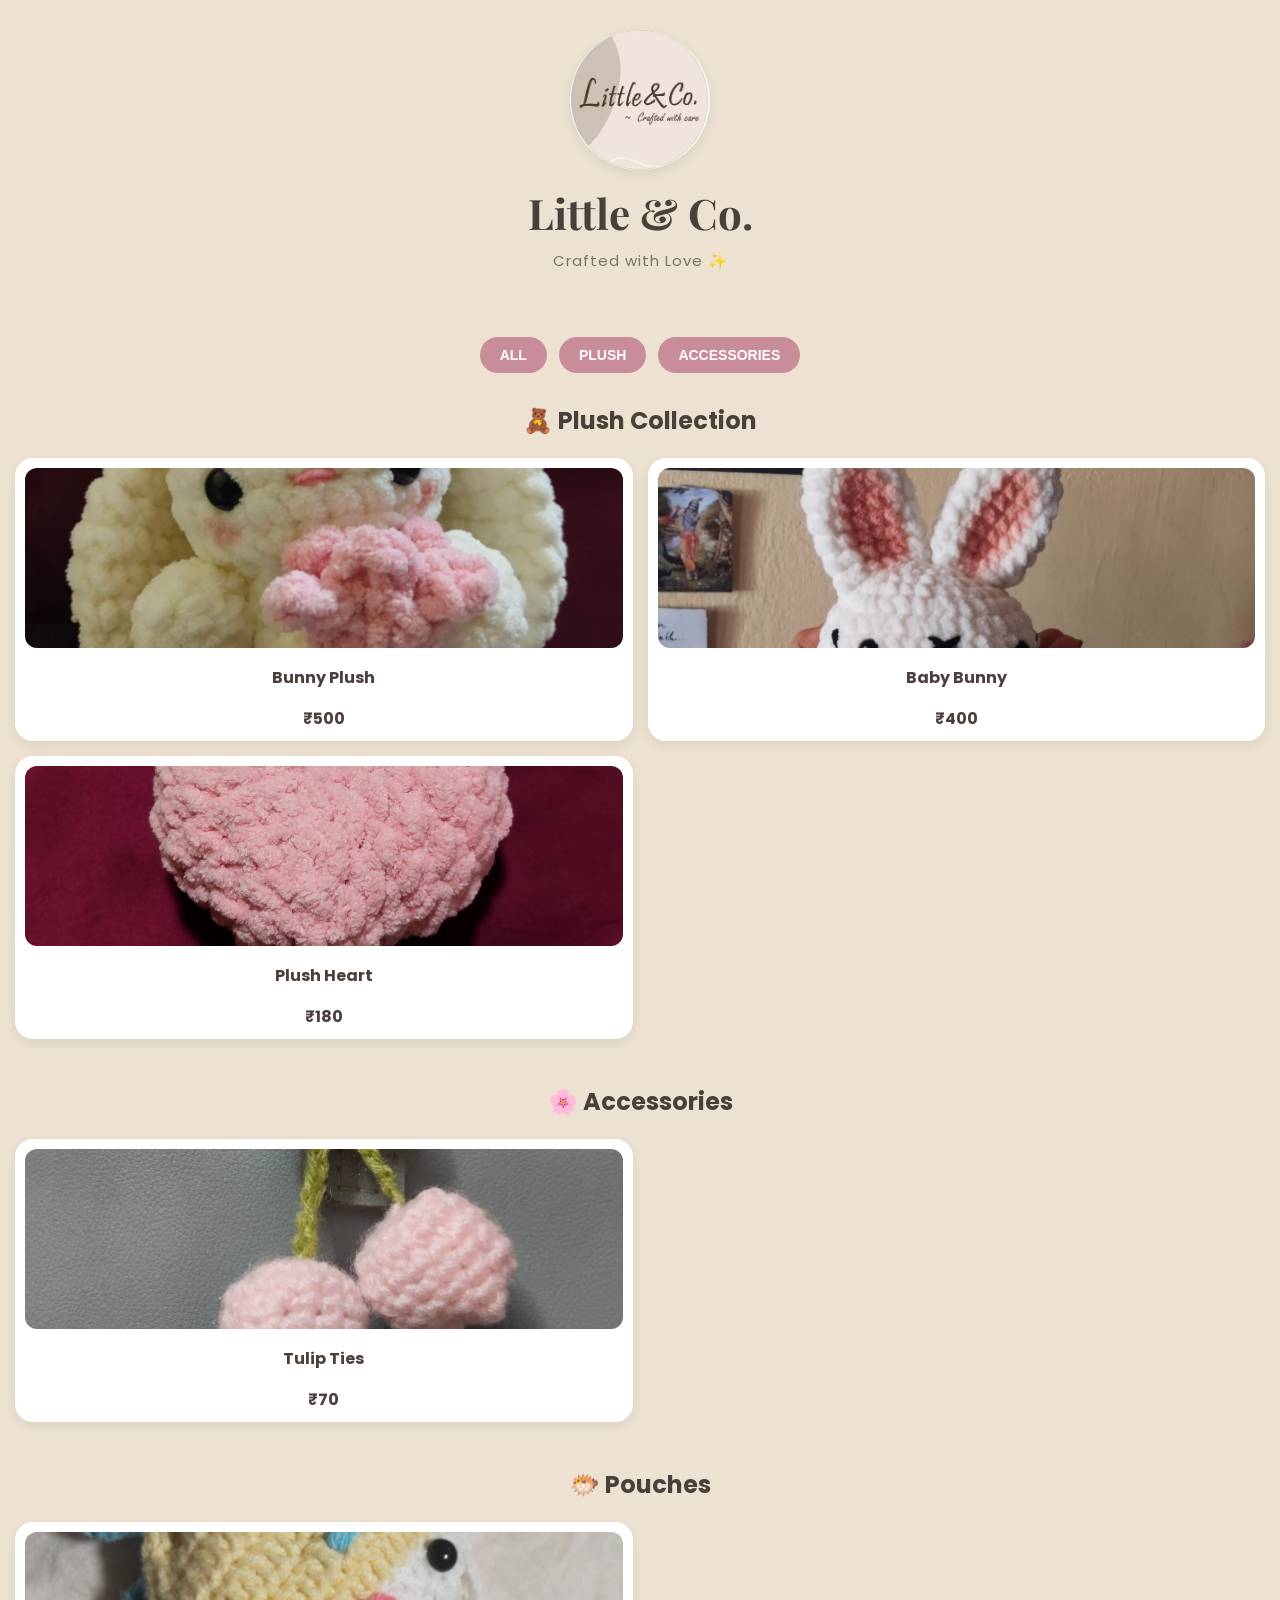
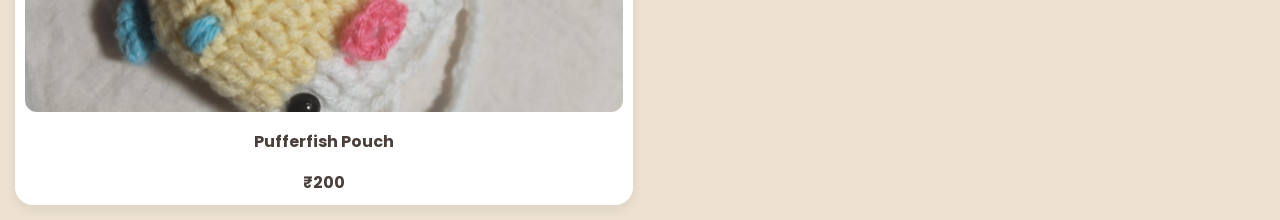
==== index.html @ 8e45ed9f "Add files via upload" ====
<!DOCTYPE html>
<html lang="en">
<head>
<meta charset="UTF-8">
<title>Little & Co.</title>

<link rel="stylesheet" href="style.css">

<link href="https://fonts.googleapis.com/css2?family=Playfair+Display:wght@700&family=Poppins:wght@400;500;600&display=swap" rel="stylesheet">
</head>

<body>

<header>

<img src="images/logo.png" alt="Little & Co Logo" class="logo">

<h1>Little & Co.</h1>

<p class="tagline">Crafted with Love ✨</p>

</header>

<div class="filter">
    <button onclick="show('all')">ALL</button>
    <button onclick="show('plush')">PLUSH</button>
    <button onclick="show('accessories')">ACCESSORIES</button>
</div>

<h2 class="section-title">🧸 Plush Collection</h2>

<section class="products">

<div class="card plush">
<a href="product.html?item=bunny">
<img src="images/bunny.jpeg" alt="Bunny Plush">
</a>
<h3>Bunny Plush</h3>
<div class="price">₹500</div>
</div>

<div class="card plush">
<a href="product.html?item=babybunny">
<img src="images/babybunny.jpeg" alt="Baby Bunny">
</a>
<h3>Baby Bunny</h3>
<div class="price">₹400</div>
</div>

<div class="card plush">
<a href="product.html?item=plush-heart">
<img src="images/plush-heart.jpeg" alt="Plush Heart">
</a>
<h3>Plush Heart</h3>
<div class="price">₹180</div>
</div>

</section>

<h2 class="section-title">🌸 Accessories</h2>

<section class="products">

<div class="card accessories">
<a href="product.html?item=tulip-tie">
<img src="images/tulip-tie.jpeg" alt="Tulip Tie">
</a>
<h3>Tulip Ties</h3>
<div class="price">₹70</div>
</div>

</section>

<h2 class="section-title">🐡 Pouches</h2>

<section class="products">

<div class="card accessories">
<a href="product.html?item=pufferfish-pouch">
<img src="images/pufferfish-pouch.jpeg" alt="Pufferfish Pouch">
</a>
<h3>Pufferfish Pouch</h3>
<div class="price">₹200</div>
</div>

</section>

<script>
function show(category) {

    let cards = document.querySelectorAll('.card');

    cards.forEach(card => {

        if(category === 'all'){
            card.style.display = "block";
        }

        else if(card.classList.contains(category)){
            card.style.display = "block";
        }

        else{
            card.style.display = "none";
        }

    });

}
</script>

</body>
</html>
---- style.css ----
body{
    font-family:'Poppins',sans-serif;
    margin:0;
    background:#EDE2D1;
    color:#4A3F3A;
}

/* HEADER */

header{
    text-align:center;
    padding:30px 15px;
}

.logo{
    width:140px;
    height:140px;
    border-radius:50%;
    object-fit:cover;
    display:block;
    margin:0 auto 15px auto;
    box-shadow:0 4px 12px rgba(0,0,0,0.08);
}

header h1{
    font-family:'Playfair Display',serif;
    font-size:42px;
    margin:0;
    color:#4A3F3A;
}

.tagline{
    margin-top:8px;
    color:#7A7463;
    font-size:15px;
    letter-spacing:1px;
}

/* FILTER BUTTONS */

.filter{
    display:flex;
    justify-content:center;
    gap:12px;
    flex-wrap:wrap;
    margin:20px;
}

.filter button{
    background:#C88C9B;
    color:white;
    border:none;
    border-radius:25px;
    padding:10px 20px;
    font-size:14px;
    font-weight:600;
    cursor:pointer;
}

/* SECTION TITLES */

.section-title{
    text-align:center;
    margin-top:30px;
    margin-bottom:5px;
    color:#4A3F3A;
}

/* PRODUCT GRID */

.products{
    display:grid;
    grid-template-columns:repeat(2,1fr);
    gap:15px;
    padding:15px;
}

/* PRODUCT CARDS */

.card{
    background:white;
    border-radius:18px;
    padding:10px;
    text-align:center;
    box-shadow:0 4px 12px rgba(0,0,0,0.08);
}

.card img{
    width:100%;
    height:180px;
    object-fit:cover;
    border-radius:12px;
}

.card h3{
    margin-top:10px;
    font-size:16px;
}

.price{
    font-weight:bold;
    color:#4A3F3A;
    margin-top:5px;
}

.container{
    max-width:420px;
    margin:20px auto;
    background:white;
    padding:20px;
    border-radius:18px;
    box-shadow:0 4px 12px rgba(0,0,0,0.08);
    text-align:center;
}

.container img{
    width:100%;
    max-height:320px;
    object-fit:contain;
    border-radius:12px;
}

.badge{
    display:inline-block;
    background:#FFE4EB;
    color:#C75C78;
    padding:6px 12px;
    border-radius:12px;
    margin:12px 0;
    font-size:13px;
}

.btn{
    display:inline-block;
    margin-top:15px;
    padding:12px 24px;
    background:#C88C9B;
    color:white;
    text-decoration:none;
    border-radius:25px;
    font-weight:600;
}

/* MOBILE */

@media (max-width:768px){

    .products{
        grid-template-columns:repeat(2,1fr);
    }

    .logo{
        width:120px;
        height:120px;
    }

    header h1{
        font-size:36px;
    }

    .card img{
        height:160px;
    }

}
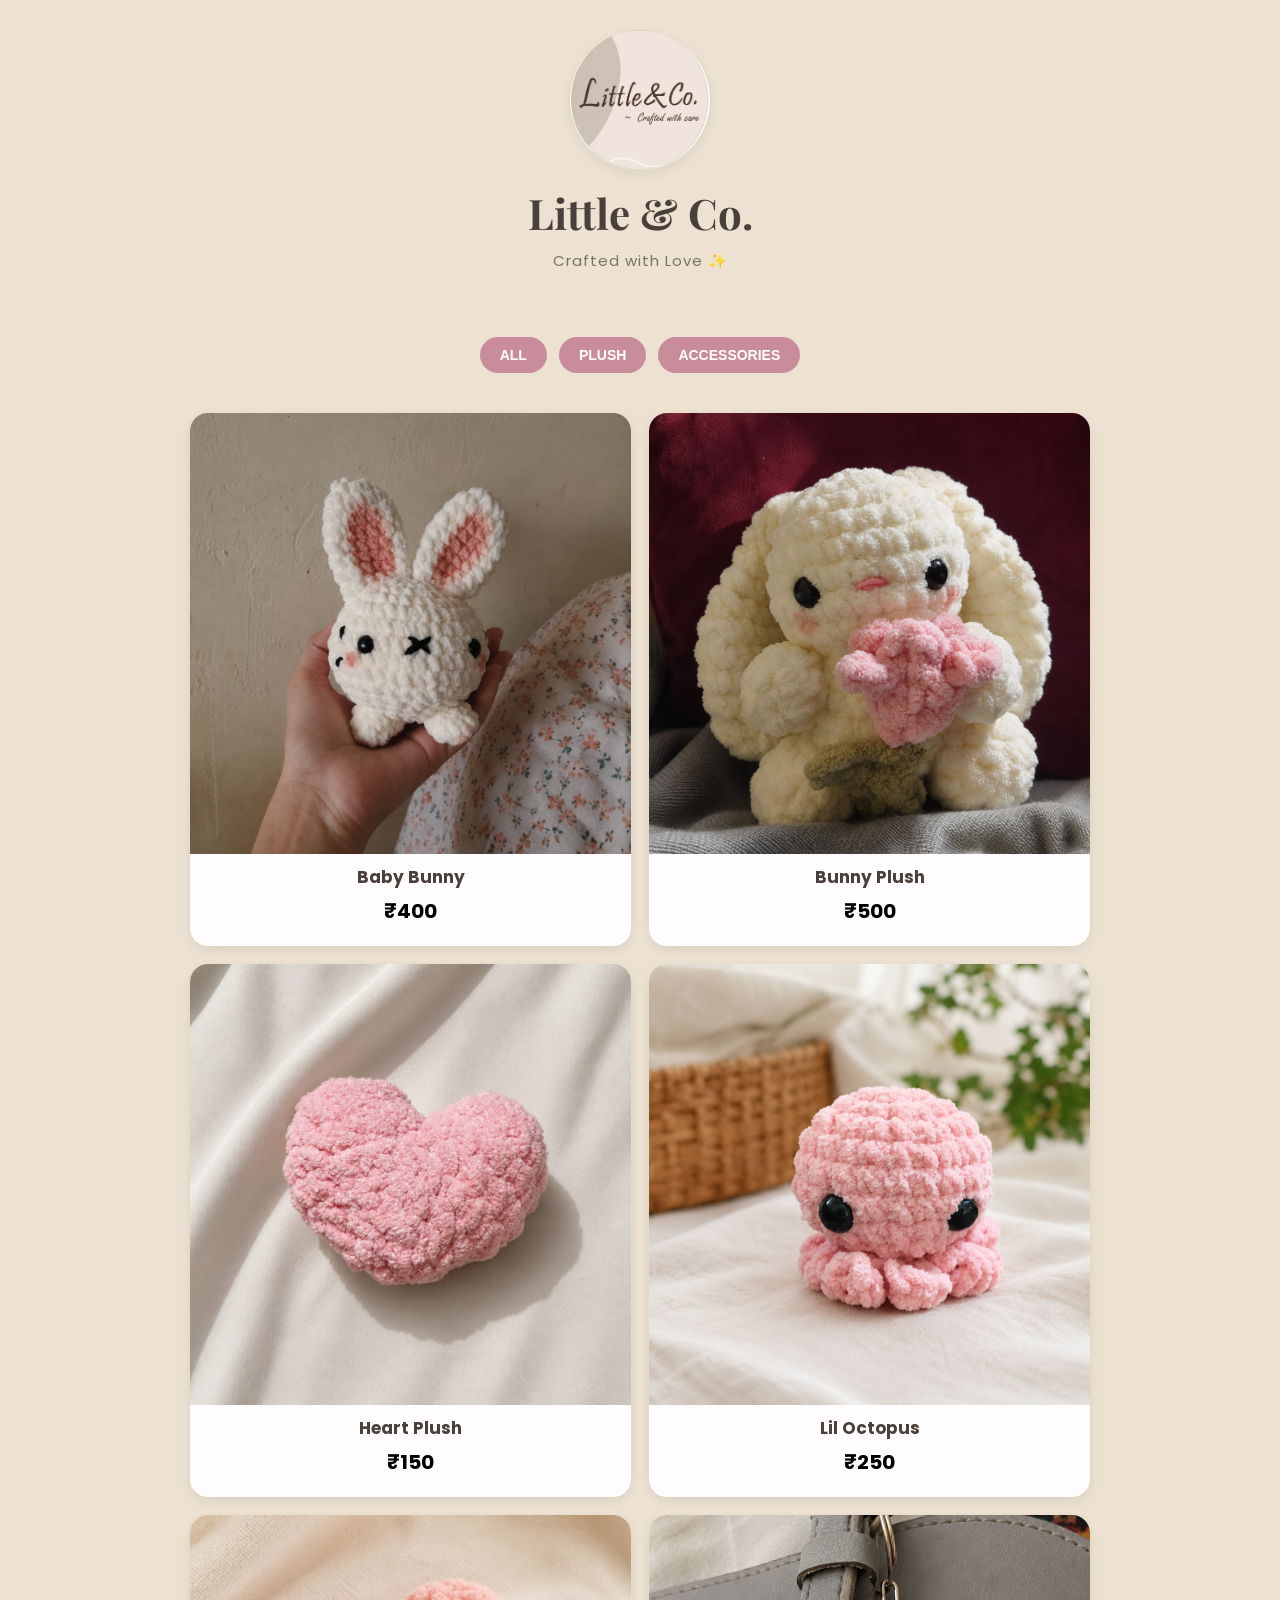
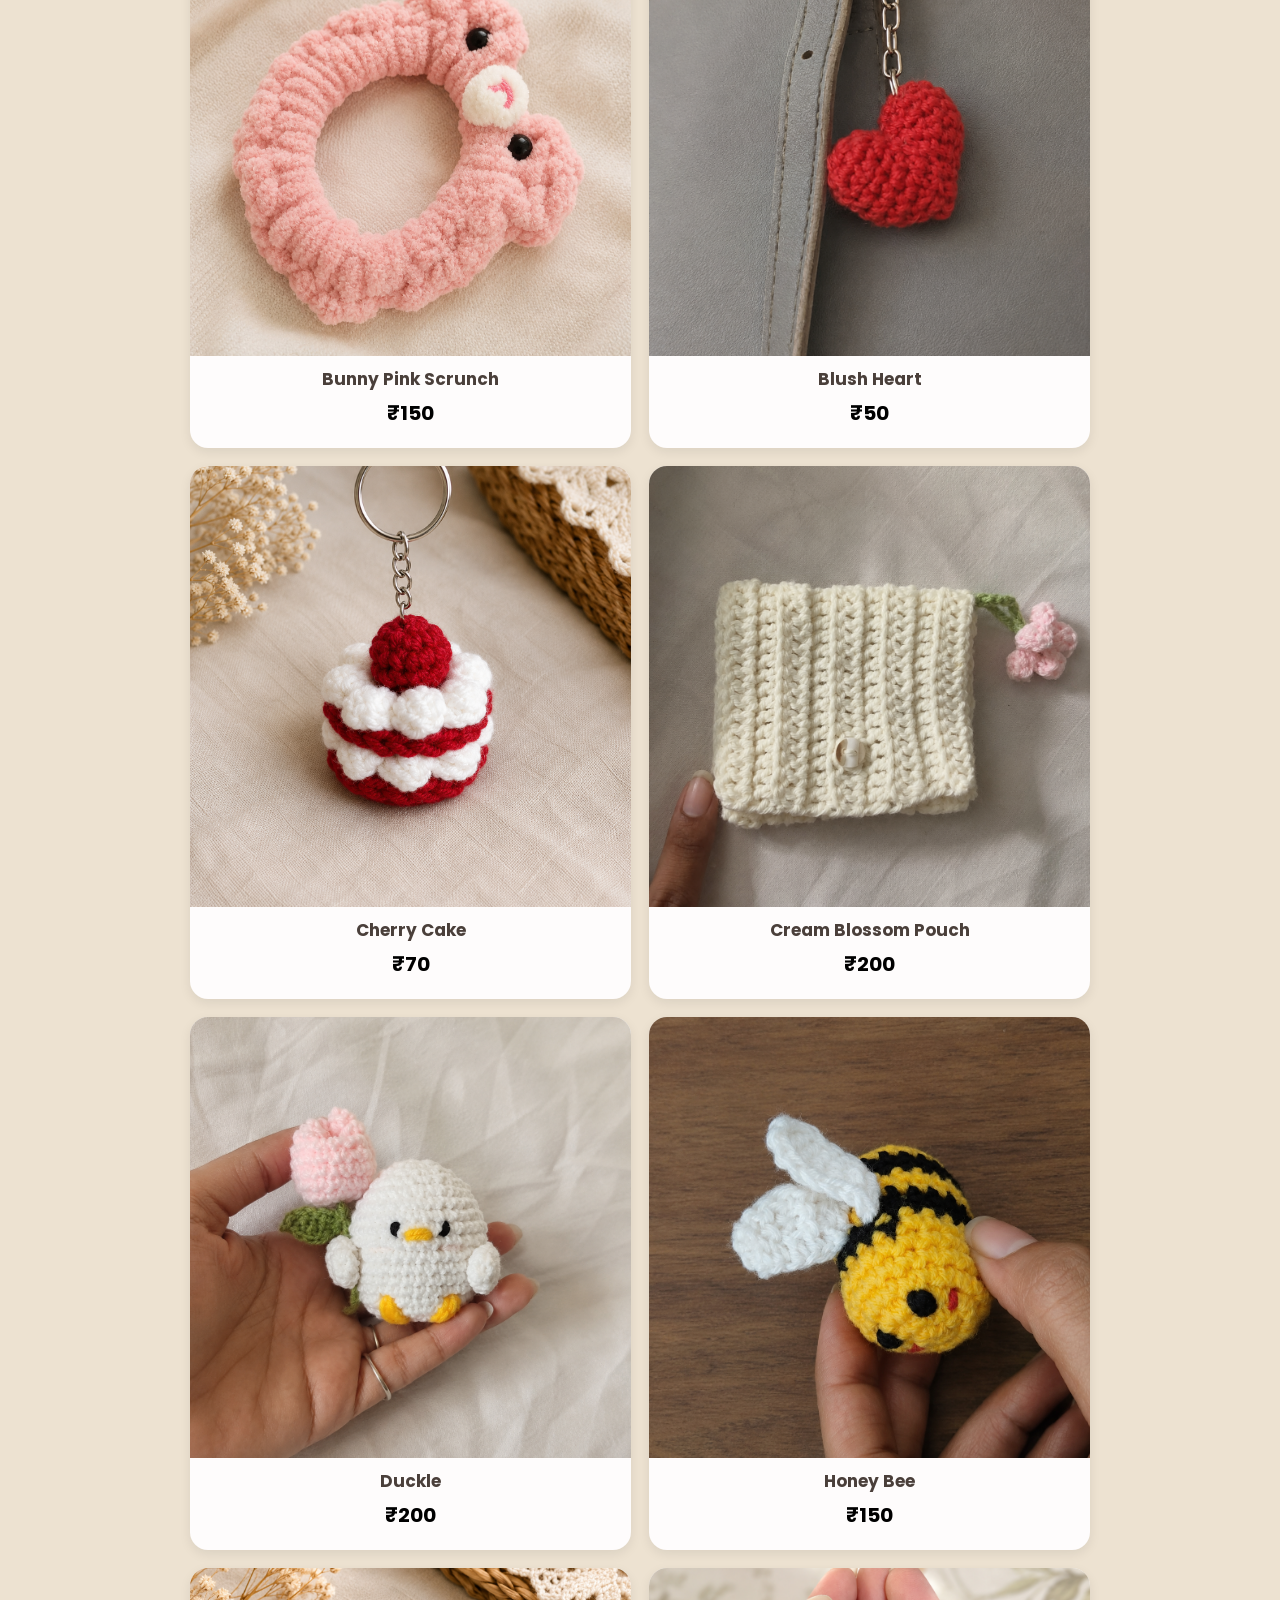
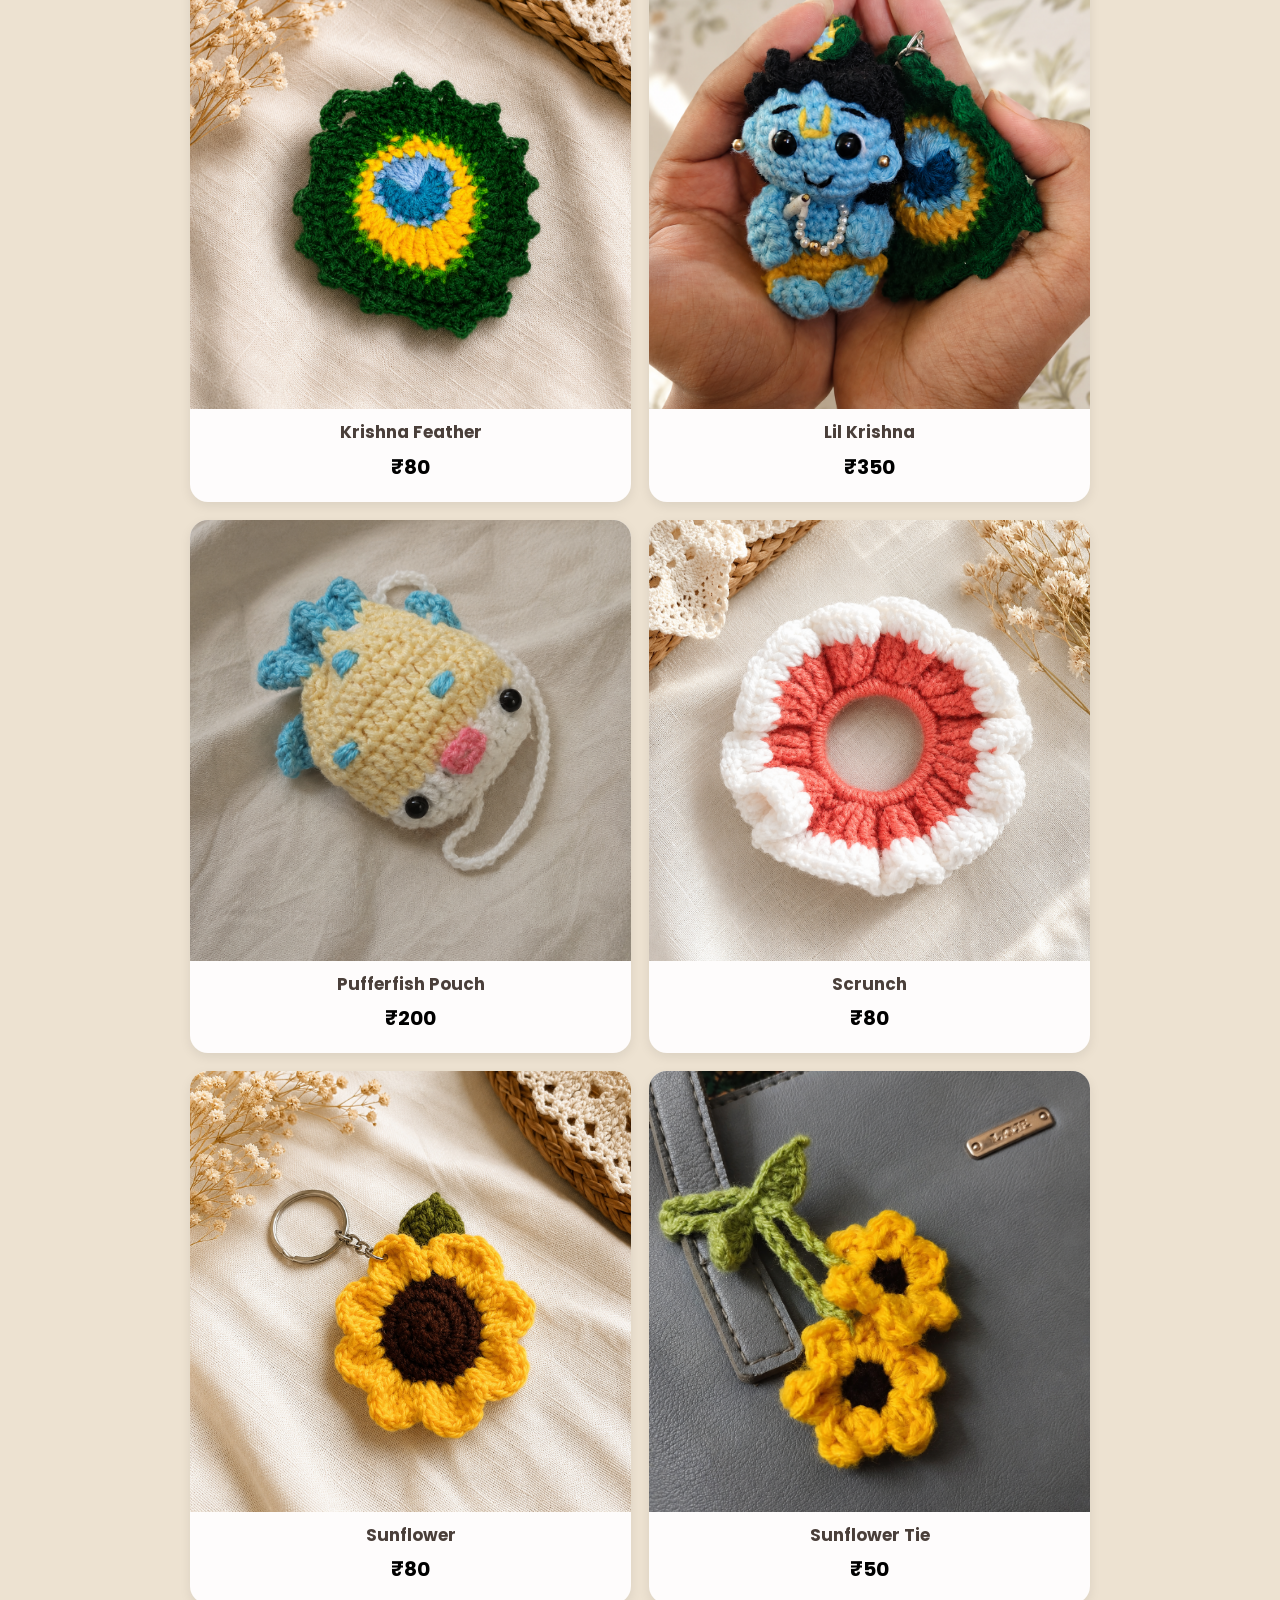
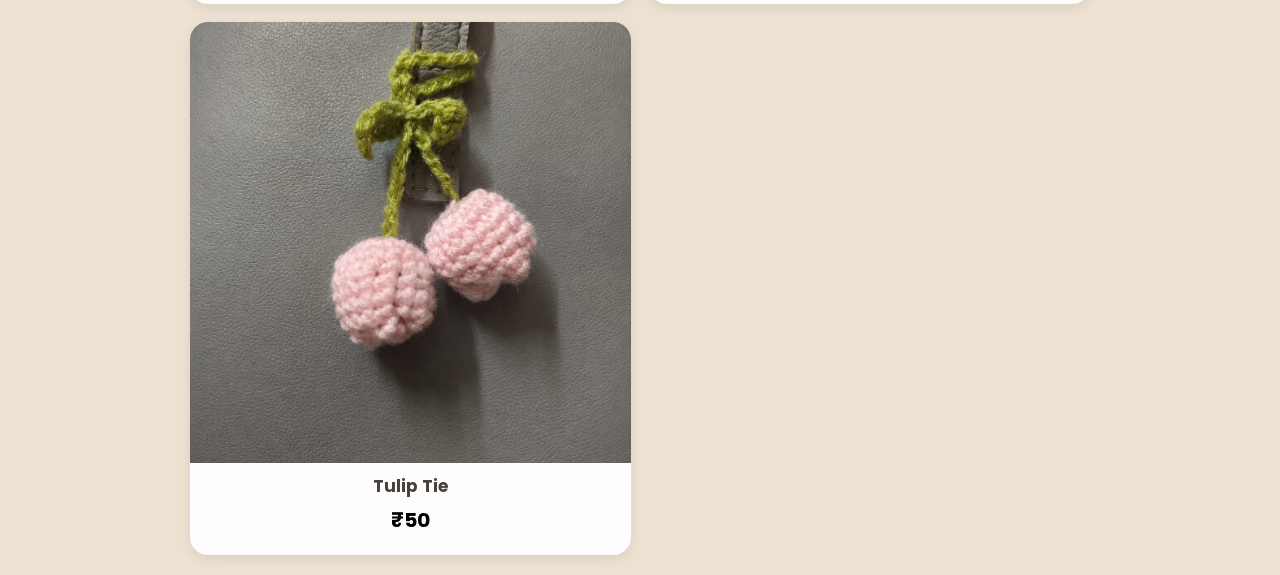
==== commit ff68edf5: "first commit" ====
--- a/index.html
+++ b/index.html
@@ -1,113 +1,204 @@
-<!DOCTYPE html>
-<html lang="en">
-<head>
-<meta charset="UTF-8">
-<title>Little & Co.</title>
-
-<link rel="stylesheet" href="style.css">
-
-<link href="https://fonts.googleapis.com/css2?family=Playfair+Display:wght@700&family=Poppins:wght@400;500;600&display=swap" rel="stylesheet">
-</head>
-
-<body>
-
-<header>
-
-<img src="images/logo.png" alt="Little & Co Logo" class="logo">
-
-<h1>Little & Co.</h1>
-
-<p class="tagline">Crafted with Love ✨</p>
-
-</header>
-
-<div class="filter">
-    <button onclick="show('all')">ALL</button>
-    <button onclick="show('plush')">PLUSH</button>
-    <button onclick="show('accessories')">ACCESSORIES</button>
-</div>
-
-<h2 class="section-title">🧸 Plush Collection</h2>
-
-<section class="products">
-
-<div class="card plush">
-<a href="product.html?item=bunny">
-<img src="images/bunny.jpeg" alt="Bunny Plush">
-</a>
-<h3>Bunny Plush</h3>
-<div class="price">₹500</div>
-</div>
-
-<div class="card plush">
-<a href="product.html?item=babybunny">
-<img src="images/babybunny.jpeg" alt="Baby Bunny">
-</a>
-<h3>Baby Bunny</h3>
-<div class="price">₹400</div>
-</div>
-
-<div class="card plush">
-<a href="product.html?item=plush-heart">
-<img src="images/plush-heart.jpeg" alt="Plush Heart">
-</a>
-<h3>Plush Heart</h3>
-<div class="price">₹180</div>
-</div>
-
-</section>
-
-<h2 class="section-title">🌸 Accessories</h2>
-
-<section class="products">
-
-<div class="card accessories">
-<a href="product.html?item=tulip-tie">
-<img src="images/tulip-tie.jpeg" alt="Tulip Tie">
-</a>
-<h3>Tulip Ties</h3>
-<div class="price">₹70</div>
-</div>
-
-</section>
-
-<h2 class="section-title">🐡 Pouches</h2>
-
-<section class="products">
-
-<div class="card accessories">
-<a href="product.html?item=pufferfish-pouch">
-<img src="images/pufferfish-pouch.jpeg" alt="Pufferfish Pouch">
-</a>
-<h3>Pufferfish Pouch</h3>
-<div class="price">₹200</div>
-</div>
-
-</section>
-
-<script>
-function show(category) {
-
-    let cards = document.querySelectorAll('.card');
-
-    cards.forEach(card => {
-
-        if(category === 'all'){
-            card.style.display = "block";
-        }
-
-        else if(card.classList.contains(category)){
-            card.style.display = "block";
-        }
-
-        else{
-            card.style.display = "none";
-        }
-
-    });
-
-}
-</script>
-
-</body>
-</html>
+<!DOCTYPE html>
+<html lang="en">
+<head>
+<meta charset="UTF-8">
+<meta name="viewport" content="width=device-width, initial-scale=1.0">
+
+<title>Little & Co.</title>
+
+<link rel="stylesheet" href="style.css">
+
+<link href="https://fonts.googleapis.com/css2?family=Playfair+Display:wght@700&family=Poppins:wght@400;500;600&display=swap" rel="stylesheet">
+</head>
+
+<body>
+
+<header>
+
+<img src="images/logo.png" alt="Little & Co Logo" class="logo">
+
+<h1>Little & Co.</h1>
+
+<p class="tagline">Crafted with Love ✨</p>
+
+</header>
+
+<div class="filter">
+    <button onclick="show('all')">ALL</button>
+    <button onclick="show('plush')">PLUSH</button>
+    <button onclick="show('accessories')">ACCESSORIES</button>
+</div>
+
+<section class="products">
+
+<!-- PLUSH -->
+
+<div class="card plush">
+<a href="product.html?item=babybunny">
+<img src="images/babybunny.png" alt="Baby Bunny">
+</a>
+<h3>Baby Bunny</h3>
+<div class="price">₹400</div>
+</div>
+
+<div class="card plush">
+<a href="product.html?item=bunny-plush">
+<img src="images/bunny-plush.png" alt="Bunny Plush">
+</a>
+<h3>Bunny Plush</h3>
+<div class="price">₹500</div>
+</div>
+
+<div class="card plush">
+<a href="product.html?item=heart-plush">
+<img src="images/heart-plush.png" alt="Heart Plush">
+</a>
+<h3>Heart Plush</h3>
+<div class="price">₹150</div>
+</div>
+
+<div class="card plush">
+<a href="product.html?item=lil-octopus">
+<img src="images/lil-octopus.png" alt="Lil Octopus">
+</a>
+<h3>Lil Octopus</h3>
+<div class="price">₹250</div>
+</div>
+
+<div class="card plush">
+<a href="product.html?item=bunnypink-scrunch">
+<img src="images/bunnypink-scrunch.jpeg" alt="Bunny Pink Scrunch">
+</a>
+<h3>Bunny Pink Scrunch</h3>
+<div class="price">₹150</div>
+</div>
+
+<!-- ACCESSORIES -->
+
+<div class="card accessories">
+<a href="product.html?item=blush-heart">
+<img src="images/blush-heart.png" alt="Blush Heart">
+</a>
+<h3>Blush Heart</h3>
+<div class="price">₹50</div>
+</div>
+
+<div class="card accessories">
+<a href="product.html?item=cherrycake">
+<img src="images/cherrycake.png" alt="Cherry Cake">
+</a>
+<h3>Cherry Cake</h3>
+<div class="price">₹70</div>
+</div>
+
+<div class="card accessories">
+<a href="product.html?item=creamblossom-pouch">
+<img src="images/creamblossom-pouch.png" alt="Cream Blossom Pouch">
+</a>
+<h3>Cream Blossom Pouch</h3>
+<div class="price">₹200</div>
+</div>
+
+<div class="card accessories">
+<a href="product.html?item=duckle">
+<img src="images/duckle.png" alt="Duckle">
+</a>
+<h3>Duckle</h3>
+<div class="price">₹200</div>
+</div>
+
+<div class="card accessories">
+<a href="product.html?item=honeybee">
+<img src="images/honeybee.png" alt="Honey Bee">
+</a>
+<h3>Honey Bee</h3>
+<div class="price">₹150</div>
+</div>
+
+<div class="card accessories">
+<a href="product.html?item=krishna-feather">
+<img src="images/krishna-feather.png" alt="Krishna Feather">
+</a>
+<h3>Krishna Feather</h3>
+<div class="price">₹80</div>
+</div>
+
+<div class="card accessories">
+<a href="product.html?item=lil-krishna">
+<img src="images/lil-krishna.png" alt="Lil Krishna">
+</a>
+<h3>Lil Krishna</h3>
+<div class="price">₹350</div>
+</div>
+
+<div class="card accessories">
+<a href="product.html?item=pufferfish-pouch">
+<img src="images/pufferfish-pouch.png" alt="Pufferfish Pouch">
+</a>
+<h3>Pufferfish Pouch</h3>
+<div class="price">₹200</div>
+</div>
+
+<div class="card accessories">
+<a href="product.html?item=scrunch">
+<img src="images/scrunch.png" alt="Scrunch">
+</a>
+<h3>Scrunch</h3>
+<div class="price">₹80</div>
+</div>
+
+<div class="card accessories">
+<a href="product.html?item=sunflower">
+<img src="images/sunflower.png" alt="Sunflower">
+</a>
+<h3>Sunflower</h3>
+<div class="price">₹80</div>
+</div>
+
+<div class="card accessories">
+<a href="product.html?item=sunflower-tie">
+<img src="images/sunflower-tie.png" alt="Sunflower Tie">
+</a>
+<h3>Sunflower Tie</h3>
+<div class="price">₹50</div>
+</div>
+
+<div class="card accessories">
+<a href="product.html?item=tulip-tie">
+<img src="images/tulip-tie.png" alt="Tulip Tie">
+</a>
+<h3>Tulip Tie</h3>
+<div class="price">₹50</div>
+</div>
+
+</section>
+
+<script>
+
+function show(category){
+
+    let cards = document.querySelectorAll('.card');
+
+    cards.forEach(card => {
+
+        if(category === 'all'){
+            card.style.display = "block";
+        }
+
+        else if(card.classList.contains(category)){
+            card.style.display = "block";
+        }
+
+        else{
+            card.style.display = "none";
+        }
+
+    });
+
+}
+
+</script>
+
+</body>
+</html>
+
--- a/style.css
+++ b/style.css
@@ -1,165 +1,210 @@
-body{
-    font-family:'Poppins',sans-serif;
-    margin:0;
-    background:#EDE2D1;
-    color:#4A3F3A;
-}
-
-/* HEADER */
-
-header{
-    text-align:center;
-    padding:30px 15px;
-}
-
-.logo{
-    width:140px;
-    height:140px;
-    border-radius:50%;
-    object-fit:cover;
-    display:block;
-    margin:0 auto 15px auto;
-    box-shadow:0 4px 12px rgba(0,0,0,0.08);
-}
-
-header h1{
-    font-family:'Playfair Display',serif;
-    font-size:42px;
-    margin:0;
-    color:#4A3F3A;
-}
-
-.tagline{
-    margin-top:8px;
-    color:#7A7463;
-    font-size:15px;
-    letter-spacing:1px;
-}
-
-/* FILTER BUTTONS */
-
-.filter{
-    display:flex;
-    justify-content:center;
-    gap:12px;
-    flex-wrap:wrap;
-    margin:20px;
-}
-
-.filter button{
-    background:#C88C9B;
-    color:white;
-    border:none;
-    border-radius:25px;
-    padding:10px 20px;
-    font-size:14px;
-    font-weight:600;
-    cursor:pointer;
-}
-
-/* SECTION TITLES */
-
-.section-title{
-    text-align:center;
-    margin-top:30px;
-    margin-bottom:5px;
-    color:#4A3F3A;
-}
-
-/* PRODUCT GRID */
-
-.products{
-    display:grid;
-    grid-template-columns:repeat(2,1fr);
-    gap:15px;
-    padding:15px;
-}
-
-/* PRODUCT CARDS */
-
-.card{
-    background:white;
-    border-radius:18px;
-    padding:10px;
-    text-align:center;
-    box-shadow:0 4px 12px rgba(0,0,0,0.08);
-}
-
-.card img{
-    width:100%;
-    height:180px;
-    object-fit:cover;
-    border-radius:12px;
-}
-
-.card h3{
-    margin-top:10px;
-    font-size:16px;
-}
-
-.price{
-    font-weight:bold;
-    color:#4A3F3A;
-    margin-top:5px;
-}
-
-.container{
-    max-width:420px;
-    margin:20px auto;
-    background:white;
-    padding:20px;
-    border-radius:18px;
-    box-shadow:0 4px 12px rgba(0,0,0,0.08);
-    text-align:center;
-}
-
-.container img{
-    width:100%;
-    max-height:320px;
-    object-fit:contain;
-    border-radius:12px;
-}
-
-.badge{
-    display:inline-block;
-    background:#FFE4EB;
-    color:#C75C78;
-    padding:6px 12px;
-    border-radius:12px;
-    margin:12px 0;
-    font-size:13px;
-}
-
-.btn{
-    display:inline-block;
-    margin-top:15px;
-    padding:12px 24px;
-    background:#C88C9B;
-    color:white;
-    text-decoration:none;
-    border-radius:25px;
-    font-weight:600;
-}
-
-/* MOBILE */
-
-@media (max-width:768px){
-
-    .products{
-        grid-template-columns:repeat(2,1fr);
-    }
-
-    .logo{
-        width:120px;
-        height:120px;
-    }
-
-    header h1{
-        font-size:36px;
-    }
-
-    .card img{
-        height:160px;
-    }
-
-}+body{
+    font-family:'Poppins',sans-serif;
+    margin:0;
+    background:#EDE2D1;
+    color:#4A3F3A;
+}
+
+header{
+    text-align:center;
+    padding:30px 15px;
+}
+
+.logo{
+    width:140px;
+    height:140px;
+    border-radius:50%;
+    object-fit:cover;
+    display:block;
+    margin:0 auto 15px auto;
+    box-shadow:0 4px 12px rgba(0,0,0,0.08);
+}
+
+header h1{
+    font-family:'Playfair Display',serif;
+    font-size:42px;
+    margin:0;
+    color:#4A3F3A;
+}
+
+.tagline{
+    margin-top:8px;
+    color:#7A7463;
+    font-size:15px;
+    letter-spacing:1px;
+}
+
+.filter{
+    display:flex;
+    justify-content:center;
+    gap:12px;
+    flex-wrap:wrap;
+    margin:20px;
+}
+
+.filter button{
+    background:#C88C9B;
+    color:white;
+    border:none;
+    border-radius:25px;
+    padding:10px 20px;
+    font-size:14px;
+    font-weight:600;
+    cursor:pointer;
+    transition:0.3s;
+}
+
+.filter button:hover{
+    opacity:0.9;
+    transform:scale(1.03);
+}
+
+.products{
+    display:grid;
+    grid-template-columns:repeat(2,1fr);
+    gap:18px;
+    padding:20px;
+    max-width:900px;
+    margin:auto;
+}
+
+.card{
+    background:rgb(254, 252, 252);
+    border-radius:18px;
+    overflow:hidden;
+    text-align:center;
+    box-shadow:0 4px 12px rgba(0,0,0,0.08);
+    transition:0.3s ease;
+    padding-bottom:12px;
+}
+
+.card:hover{
+    transform:translateY(-5px);
+}
+
+.card img{
+    width:100%;
+    aspect-ratio:1/1;
+    object-fit:cover;
+    display:block;
+    transition:0.3s ease;
+}
+
+.card:hover img{
+    transform:scale(1.03);
+}
+
+.card h3{
+    font-size:17px;
+    margin:12px 8px 5px;
+    line-height:1.3;
+}
+
+.price{
+    font-size:20px;
+    font-weight:700;
+    color:#000;
+    margin:8px 0;
+}
+
+.badge{
+    display:inline-block;
+    background:#FFE4EB;
+    color:#C75C78;
+    padding:6px 12px;
+    border-radius:20px;
+    margin:10px 0;
+    font-size:12px;
+}
+
+.btn{
+    display:inline-block;
+    margin:12px 0 15px;
+    padding:12px 22px;
+    background:#C88C9B;
+    color:white;
+    text-decoration:none;
+    border-radius:25px;
+    font-weight:600;
+    transition:0.3s;
+}
+
+.btn:hover{
+    opacity:0.9;
+}
+
+/* PRODUCT DETAILS PAGE */
+
+.container{
+    width:90%;
+    max-width:500px;
+    margin:25px auto;
+    background:white;
+    padding:20px;
+    border-radius:20px;
+    box-shadow:0 4px 12px rgba(0,0,0,0.08);
+    text-align:center;
+    box-sizing:border-box;
+}
+
+.container img{
+    width:100%;
+    height:auto;
+    border-radius:15px;
+    display:block;
+}
+
+.container h2{
+    margin-top:18px;
+    font-size:30px;
+}
+
+#desc{
+    color:#666;
+    line-height:1.6;
+    font-size:15px;
+}
+
+/* MOBILE */
+
+@media(max-width:768px){
+
+    .products{
+        grid-template-columns:repeat(2,1fr);
+        gap:15px;
+        padding:15px;
+    }
+
+    .logo{
+        width:120px;
+        height:120px;
+    }
+
+    header h1{
+        font-size:34px;
+    }
+
+    .card h3{
+        font-size:14px;
+    }
+
+    .price{
+        font-size:17px;
+    }
+
+    .container{
+        width:95%;
+        padding:15px;
+    }
+
+    .container h2{
+        font-size:26px;
+    }
+
+    .btn{
+        width:85%;
+        box-sizing:border-box;
+    }
+
+}
+
